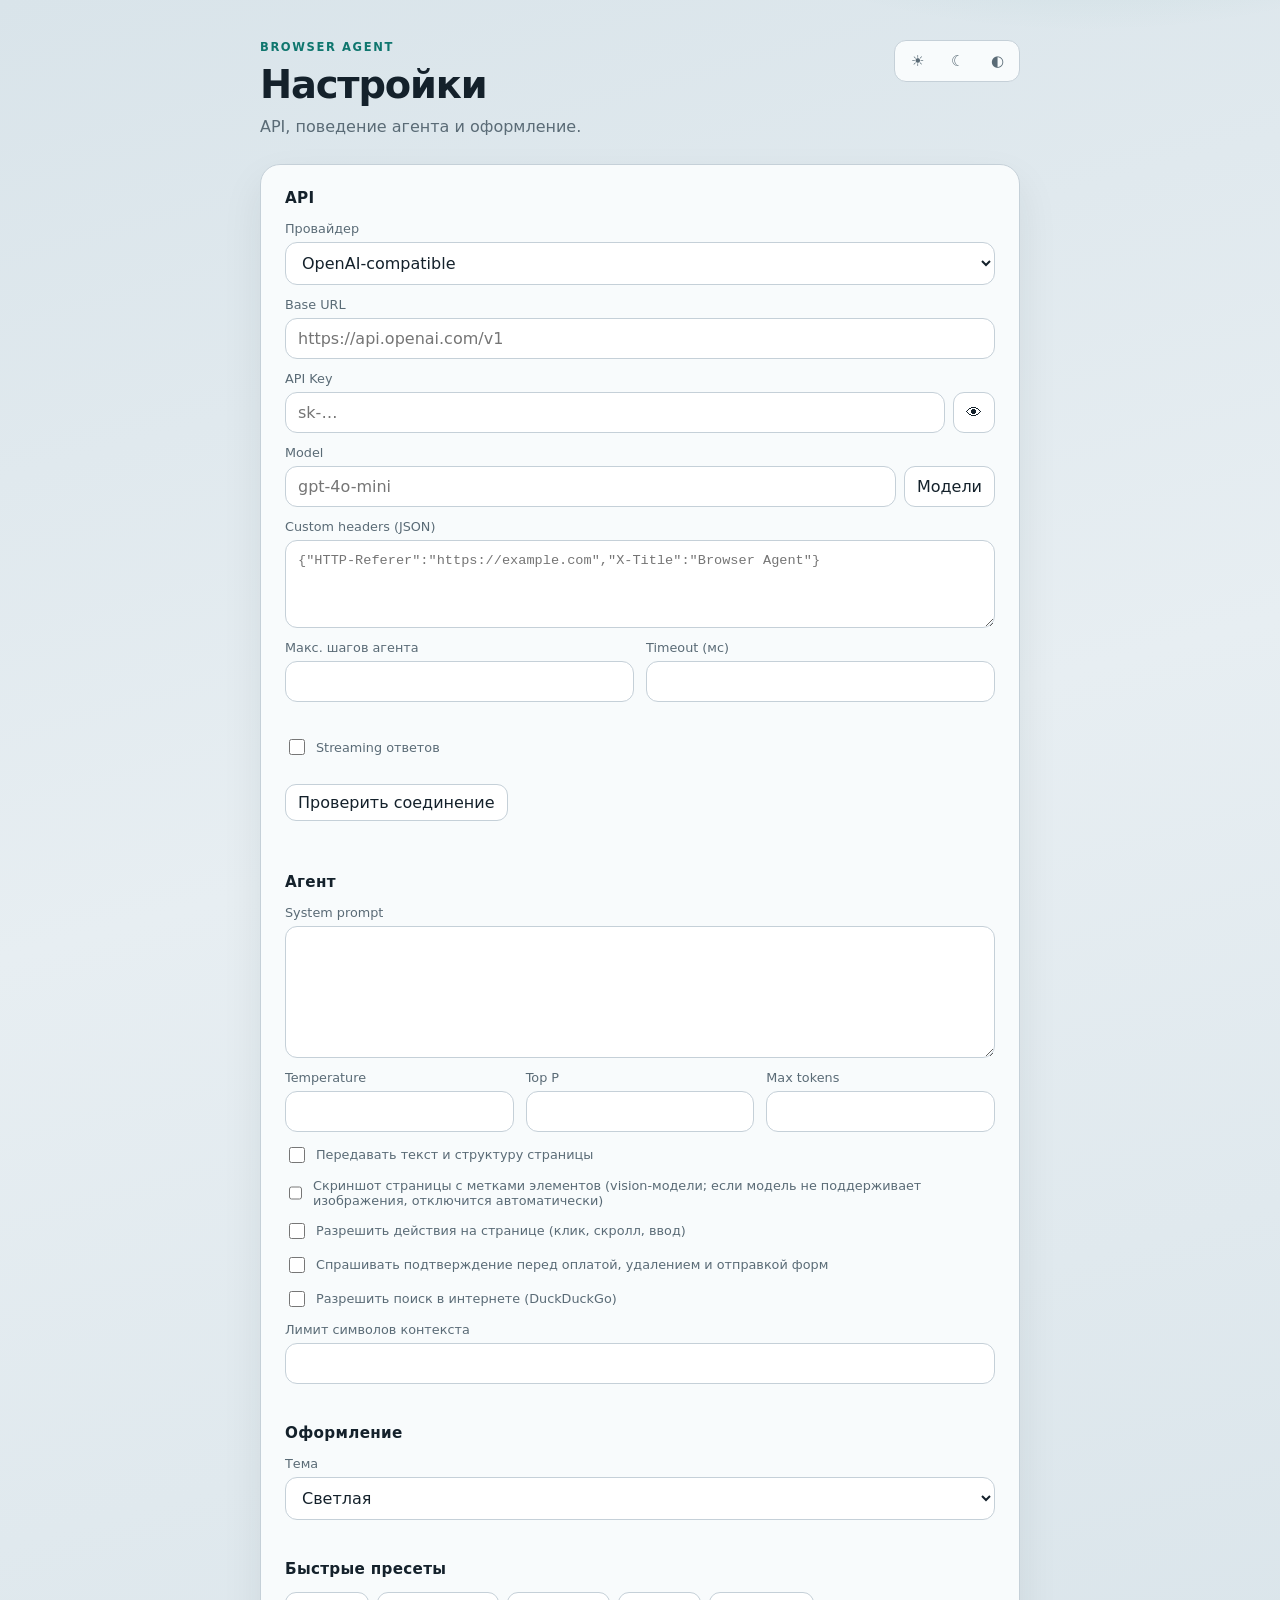
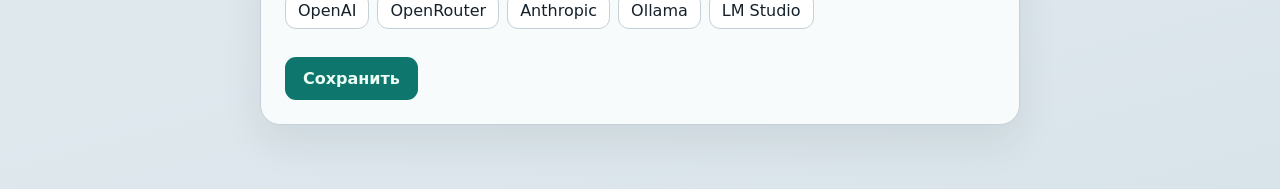
==== options/index.html @ 1c106350 "Browser Agent 0.8.0: Chrome side-panel LLM agent Умный агент в боковой панели Chrome (Manifest V3, б" ====
<!DOCTYPE html>
<html lang="ru" data-theme="light">
<head>
  <meta charset="UTF-8" />
  <meta name="viewport" content="width=device-width, initial-scale=1" />
  <title>Browser Agent — Настройки</title>
  <link rel="stylesheet" href="options.css" />
</head>
<body>
  <div class="wrap">
    <header class="page-header">
      <div>
        <p class="eyebrow">Browser Agent</p>
        <h1>Настройки</h1>
        <p class="lead">API, поведение агента и оформление.</p>
      </div>
      <div class="theme-switch" role="group" aria-label="Тема">
        <button type="button" data-theme-set="light" title="Светлая">☀</button>
        <button type="button" data-theme-set="dark" title="Тёмная">☾</button>
        <button type="button" data-theme-set="system" title="Как в системе">◐</button>
      </div>
    </header>

    <form id="form" class="card">
      <section>
        <h2>API</h2>
        <label>
          <span>Провайдер</span>
          <select id="provider">
            <option value="openai-compatible">OpenAI-compatible</option>
            <option value="anthropic">Anthropic</option>
          </select>
        </label>
        <label>
          <span>Base URL</span>
          <input type="url" id="apiBaseUrl" placeholder="https://api.openai.com/v1" required />
        </label>
        <label>
          <span>API Key</span>
          <div class="input-row">
            <input type="password" id="apiKey" placeholder="sk-…" autocomplete="off" />
            <button type="button" class="ghost" id="btnToggleKey" title="Показать ключ">👁</button>
          </div>
        </label>
        <label>
          <span>Model</span>
          <div class="input-row">
            <input type="text" id="model" list="modelList" placeholder="gpt-4o-mini" required />
            <button type="button" class="ghost" id="btnModels">Модели</button>
          </div>
          <datalist id="modelList"></datalist>
        </label>
        <label>
          <span>Custom headers (JSON)</span>
          <textarea id="customHeaders" rows="3" placeholder='{"HTTP-Referer":"https://example.com","X-Title":"Browser Agent"}'></textarea>
        </label>
        <div class="grid2">
          <label>
            <span>Макс. шагов агента</span>
            <input type="number" id="maxSteps" min="1" max="40" step="1" />
          </label>
          <label>
            <span>Timeout (мс)</span>
            <input type="number" id="timeoutMs" min="5000" max="600000" step="1000" />
          </label>
          <label class="check tight">
            <input type="checkbox" id="stream" />
            <span>Streaming ответов</span>
          </label>
        </div>
        <div class="row">
          <button type="button" class="ghost" id="btnTest">Проверить соединение</button>
        </div>
        <p class="note" id="testStatus"></p>
      </section>

      <section>
        <h2>Агент</h2>
        <label>
          <span>System prompt</span>
          <textarea id="systemPrompt" rows="5"></textarea>
        </label>
        <div class="grid3">
          <label>
            <span>Temperature</span>
            <input type="number" id="temperature" min="0" max="2" step="0.1" />
          </label>
          <label>
            <span>Top P</span>
            <input type="number" id="topP" min="0" max="1" step="0.05" />
          </label>
          <label>
            <span>Max tokens</span>
            <input type="number" id="maxTokens" min="64" max="128000" step="1" />
          </label>
        </div>
        <label class="check">
          <input type="checkbox" id="includePageContext" />
          <span>Передавать текст и структуру страницы</span>
        </label>
        <label class="check">
          <input type="checkbox" id="includeScreenshot" />
          <span>Скриншот страницы с метками элементов (vision-модели; если модель не поддерживает изображения, отключится автоматически)</span>
        </label>
        <label class="check">
          <input type="checkbox" id="enableActions" />
          <span>Разрешить действия на странице (клик, скролл, ввод)</span>
        </label>
        <label class="check">
          <input type="checkbox" id="confirmRiskyActions" />
          <span>Спрашивать подтверждение перед оплатой, удалением и отправкой форм</span>
        </label>
        <label class="check">
          <input type="checkbox" id="enableWebSearch" />
          <span>Разрешить поиск в интернете (DuckDuckGo)</span>
        </label>
        <label>
          <span>Лимит символов контекста</span>
          <input type="number" id="maxContextChars" min="500" max="100000" step="500" />
        </label>
      </section>

      <section>
        <h2>Оформление</h2>
        <label>
          <span>Тема</span>
          <select id="theme">
            <option value="light">Светлая</option>
            <option value="dark">Тёмная</option>
            <option value="system">Как в системе</option>
          </select>
        </label>
      </section>

      <section class="presets">
        <h2>Быстрые пресеты</h2>
        <div class="preset-row">
          <button type="button" data-preset="openai">OpenAI</button>
          <button type="button" data-preset="openrouter">OpenRouter</button>
          <button type="button" data-preset="anthropic">Anthropic</button>
          <button type="button" data-preset="ollama">Ollama</button>
          <button type="button" data-preset="lmstudio">LM Studio</button>
        </div>
      </section>

      <div class="actions">
        <button type="submit" class="primary">Сохранить</button>
        <p class="save-status" id="saveStatus"></p>
      </div>
    </form>
  </div>
  <script type="module" src="options.js"></script>
</body>
</html>
---- options/options.css ----
:root,
[data-theme="light"] {
  --bg: #e7eef2;
  --bg2: #d9e4ea;
  --ink: #14212b;
  --muted: #5a6b76;
  --line: #c5d0d8;
  --accent: #0f766e;
  --accent-ink: #ecfdf5;
  --card: #f8fbfc;
  --input: #ffffff;
  --shadow: 0 18px 40px rgba(20, 33, 43, 0.08);
  --danger: #b42318;
  --glow: rgba(15, 118, 110, 0.18);
  --font: "Segoe UI", "Helvetica Neue", system-ui, sans-serif;
}

[data-theme="dark"] {
  --bg: #0f161c;
  --bg2: #0b1217;
  --ink: #e7eef2;
  --muted: #9aadb8;
  --line: #2a3a45;
  --accent: #2dd4bf;
  --accent-ink: #042f2e;
  --card: #172229;
  --input: #10181e;
  --shadow: 0 18px 40px rgba(0, 0, 0, 0.35);
  --danger: #f97066;
  --glow: rgba(45, 212, 191, 0.14);
}

* { box-sizing: border-box; }

body {
  margin: 0;
  min-height: 100vh;
  font-family: var(--font);
  color: var(--ink);
  background:
    radial-gradient(900px 420px at 85% -10%, var(--glow), transparent 50%),
    linear-gradient(165deg, var(--bg2), var(--bg) 45%, var(--bg2));
  transition: background 0.25s, color 0.25s;
}

.wrap {
  width: min(760px, calc(100% - 32px));
  margin: 0 auto;
  padding: 40px 0 64px;
}

.page-header {
  display: flex;
  justify-content: space-between;
  gap: 16px;
  align-items: flex-start;
  margin-bottom: 28px;
  animation: rise 0.4s ease both;
}

.eyebrow {
  margin: 0 0 8px;
  text-transform: uppercase;
  letter-spacing: 0.14em;
  font-size: 0.72rem;
  color: var(--accent);
  font-weight: 700;
}

h1 {
  margin: 0;
  font-size: clamp(1.8rem, 4vw, 2.4rem);
  letter-spacing: -0.03em;
}

.lead {
  margin: 10px 0 0;
  color: var(--muted);
  max-width: 42ch;
}

.theme-switch {
  display: inline-flex;
  gap: 4px;
  padding: 4px;
  border: 1px solid var(--line);
  border-radius: 12px;
  background: var(--card);
}

.theme-switch button {
  width: 36px;
  height: 32px;
  border: 0;
  border-radius: 8px;
  background: transparent;
  color: var(--muted);
  cursor: pointer;
  font-size: 0.95rem;
}

.theme-switch button.active,
.theme-switch button:hover {
  background: var(--input);
  color: var(--ink);
}

.card {
  background: var(--card);
  border: 1px solid var(--line);
  border-radius: 20px;
  padding: 24px;
  box-shadow: var(--shadow);
  display: grid;
  gap: 28px;
  animation: rise 0.5s ease 0.05s both;
}

section h2 {
  margin: 0 0 14px;
  font-size: 0.95rem;
  letter-spacing: 0.02em;
}

label {
  display: grid;
  gap: 6px;
  margin-bottom: 12px;
}

label > span {
  font-size: 0.8rem;
  color: var(--muted);
}

input[type="text"],
input[type="url"],
input[type="password"],
input[type="number"],
textarea,
select {
  width: 100%;
  border: 1px solid var(--line);
  border-radius: 12px;
  padding: 10px 12px;
  font: inherit;
  background: var(--input);
  color: var(--ink);
  outline: none;
  transition: border-color 0.15s, box-shadow 0.15s;
}

input:focus,
textarea:focus,
select:focus {
  border-color: var(--accent);
  box-shadow: 0 0 0 3px color-mix(in srgb, var(--accent) 25%, transparent);
}

textarea {
  resize: vertical;
  min-height: 88px;
  line-height: 1.45;
  font-family: ui-monospace, "Cascadia Code", monospace;
  font-size: 0.85rem;
}

#systemPrompt {
  font-family: var(--font);
  font-size: 0.95rem;
}

.input-row {
  display: grid;
  grid-template-columns: 1fr auto;
  gap: 8px;
}

.grid2 {
  display: grid;
  grid-template-columns: 1fr 1fr;
  gap: 12px;
}

.grid3 {
  display: grid;
  grid-template-columns: 1fr 1fr 1fr;
  gap: 12px;
}

.row {
  display: flex;
  flex-wrap: wrap;
  align-items: center;
  gap: 10px;
  margin-top: 4px;
}

.check {
  display: flex;
  align-items: center;
  gap: 8px;
  grid-template-columns: none;
  margin-bottom: 12px;
}

.check.tight {
  align-self: end;
  margin-bottom: 12px;
  min-height: 42px;
}

.check input {
  width: 16px;
  height: 16px;
  accent-color: var(--accent);
}

.note,
.save-status {
  min-height: 1.2em;
  margin: 8px 0 0;
  font-size: 0.82rem;
  color: var(--muted);
}

.note.ok,
.save-status.ok { color: var(--accent); }
.note.err { color: var(--danger); }

.preset-row {
  display: flex;
  flex-wrap: wrap;
  gap: 8px;
}

.preset-row button,
.ghost,
.primary {
  border-radius: 11px;
  font: inherit;
  cursor: pointer;
  transition: transform 0.15s, filter 0.15s, background 0.15s;
}

.preset-row button,
.ghost {
  border: 1px solid var(--line);
  background: var(--input);
  color: var(--ink);
  padding: 8px 12px;
}

.preset-row button:hover,
.ghost:hover {
  border-color: var(--accent);
  transform: translateY(-1px);
}

.primary {
  border: 0;
  background: var(--accent);
  color: var(--accent-ink);
  padding: 12px 18px;
  font-weight: 600;
}

.primary:hover {
  filter: brightness(1.06);
  transform: translateY(-1px);
}

.actions {
  display: flex;
  align-items: center;
  gap: 14px;
}

@keyframes rise {
  from { opacity: 0; transform: translateY(8px); }
  to { opacity: 1; transform: none; }
}

@media (max-width: 640px) {
  .grid2, .grid3 { grid-template-columns: 1fr; }
  .page-header { flex-direction: column; }
}
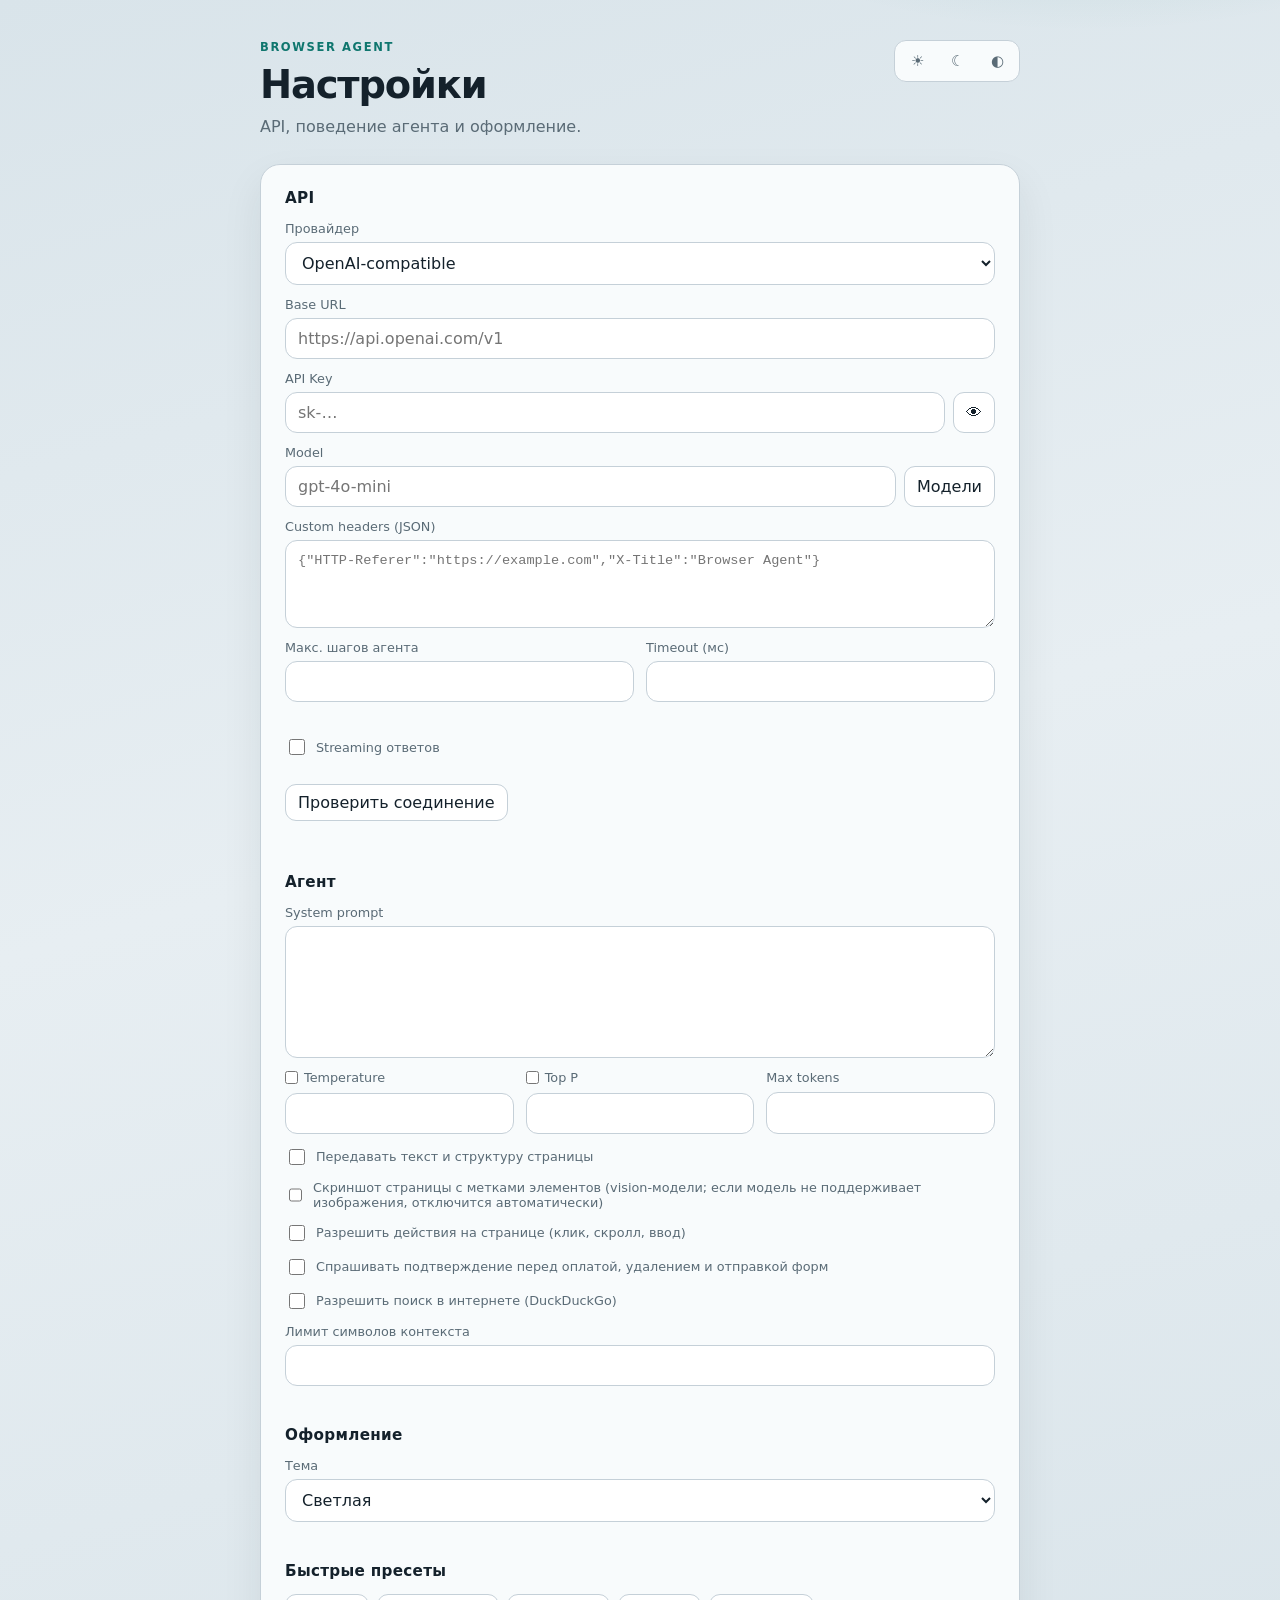
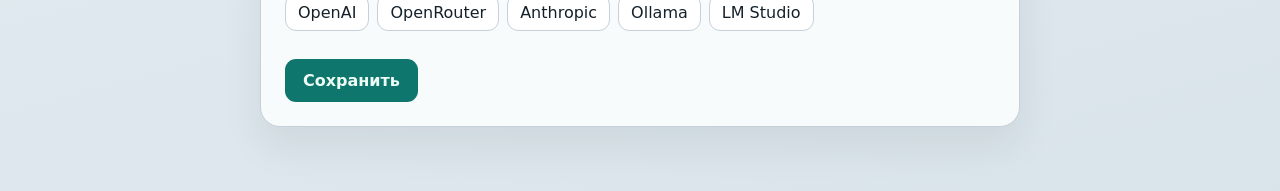
==== commit 7f543fd8: "Галочки включения temperature и top_p (0.9.1) - Настройки sendTemperature / sendTopP (по умолчанию в" ====
--- a/options/index.html
+++ b/options/index.html
@@ -82,11 +82,21 @@
         </label>
         <div class="grid3">
           <label>
-            <span>Temperature</span>
+            <span class="param-head">
+              <span class="param-toggle">
+                <input type="checkbox" id="sendTemperature" />
+                Temperature
+              </span>
+            </span>
             <input type="number" id="temperature" min="0" max="2" step="0.1" />
           </label>
           <label>
-            <span>Top P</span>
+            <span class="param-head">
+              <span class="param-toggle">
+                <input type="checkbox" id="sendTopP" />
+                Top P
+              </span>
+            </span>
             <input type="number" id="topP" min="0" max="1" step="0.05" />
           </label>
           <label>
--- a/options/options.css
+++ b/options/options.css
@@ -133,6 +133,18 @@
   color: var(--muted);
 }
 
+.param-toggle {
+  display: inline-flex;
+  align-items: center;
+  gap: 6px;
+  cursor: pointer;
+}
+
+.param-toggle input {
+  margin: 0;
+  cursor: pointer;
+}
+
 input[type="text"],
 input[type="url"],
 input[type="password"],
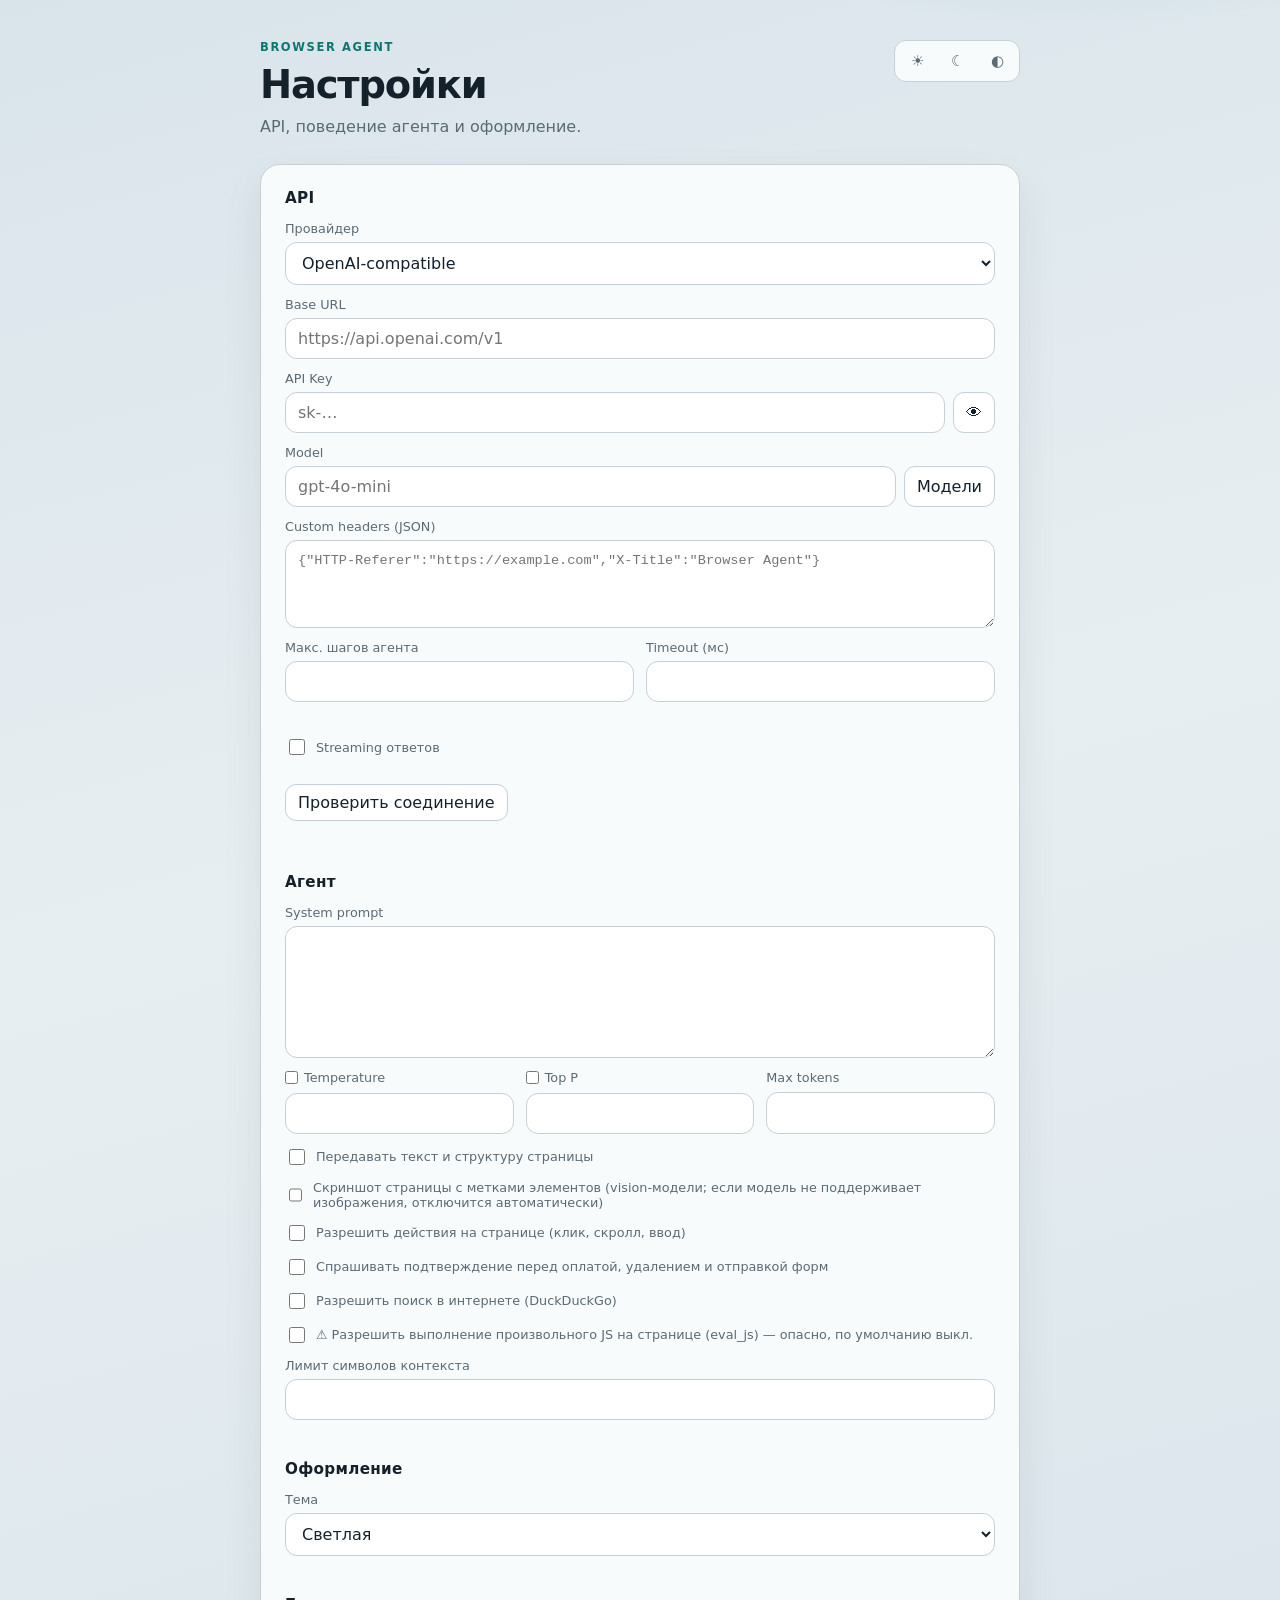
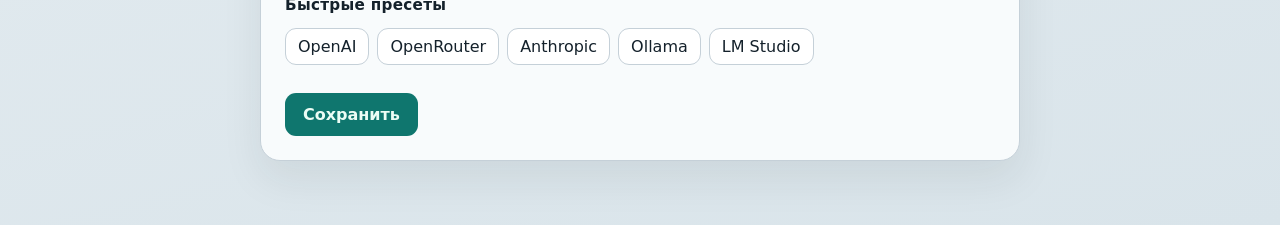
==== commit d8b2d89c: "Инструмент eval_js: выполнение JS на странице, по умолчанию выключен (0.11.0) - Настройка enableEval" ====
--- a/options/index.html
+++ b/options/index.html
@@ -124,6 +124,10 @@
           <input type="checkbox" id="enableWebSearch" />
           <span>Разрешить поиск в интернете (DuckDuckGo)</span>
         </label>
+        <label class="check">
+          <input type="checkbox" id="enableEvalJs" />
+          <span>⚠️ Разрешить выполнение произвольного JS на странице (eval_js) — опасно, по умолчанию выкл.</span>
+        </label>
         <label>
           <span>Лимит символов контекста</span>
           <input type="number" id="maxContextChars" min="500" max="100000" step="500" />
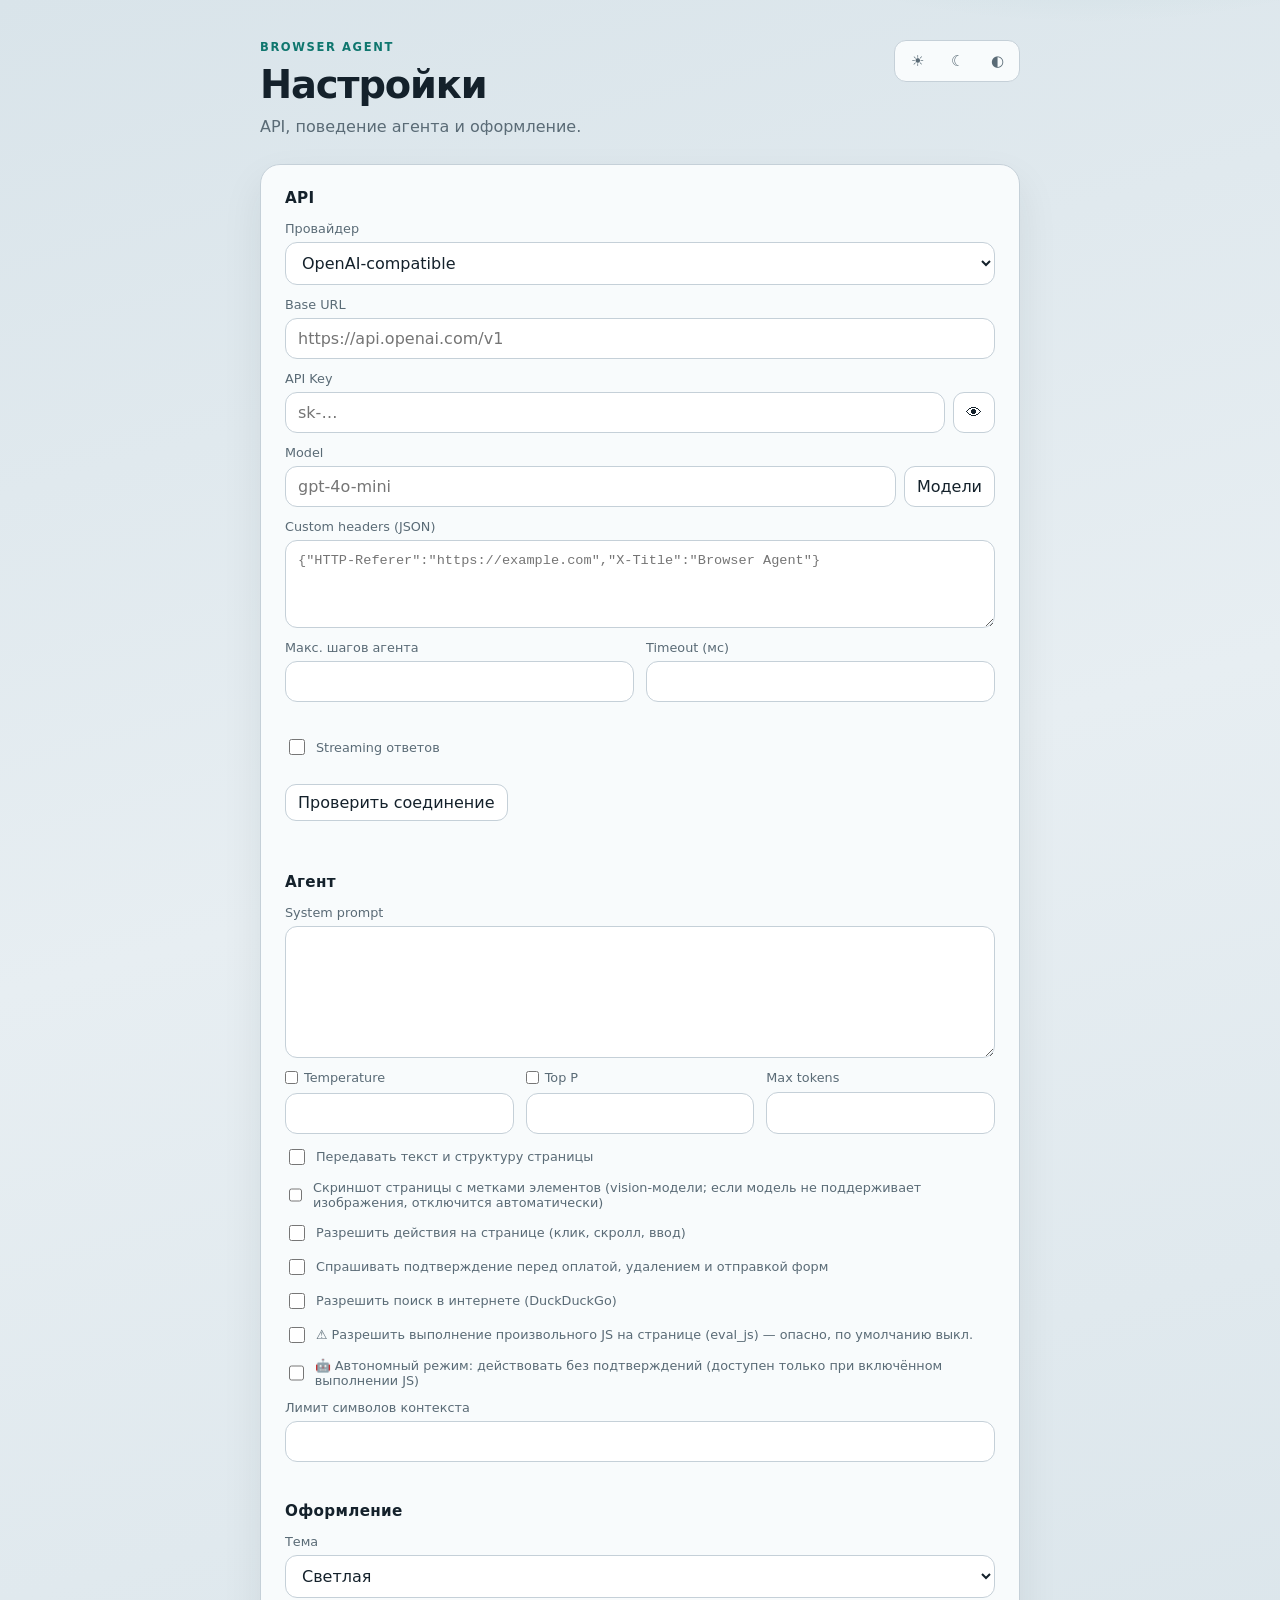
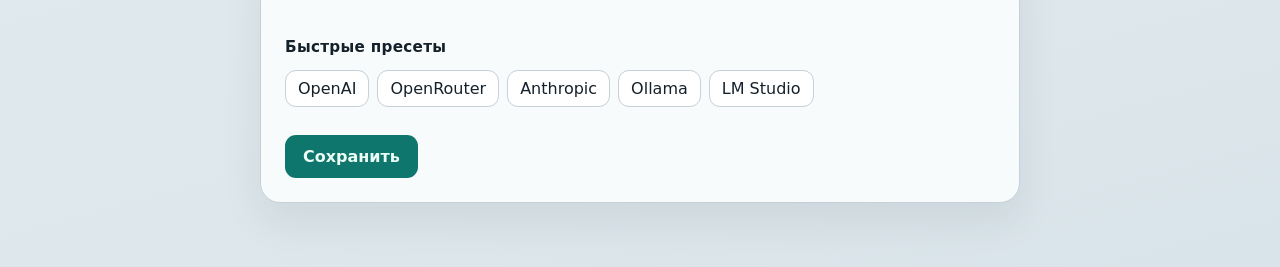
==== commit 3bc2142e: "Автономный режим, лимит шагов до 60, работа с несколькими вкладками (0.13.0) - Автономный режим (aut" ====
--- a/options/index.html
+++ b/options/index.html
@@ -57,7 +57,7 @@
         <div class="grid2">
           <label>
             <span>Макс. шагов агента</span>
-            <input type="number" id="maxSteps" min="1" max="40" step="1" />
+            <input type="number" id="maxSteps" min="1" max="60" step="1" />
           </label>
           <label>
             <span>Timeout (мс)</span>
@@ -128,6 +128,10 @@
           <input type="checkbox" id="enableEvalJs" />
           <span>⚠️ Разрешить выполнение произвольного JS на странице (eval_js) — опасно, по умолчанию выкл.</span>
         </label>
+        <label class="check">
+          <input type="checkbox" id="autonomousMode" />
+          <span>🤖 Автономный режим: действовать без подтверждений (доступен только при включённом выполнении JS)</span>
+        </label>
         <label>
           <span>Лимит символов контекста</span>
           <input type="number" id="maxContextChars" min="500" max="100000" step="500" />
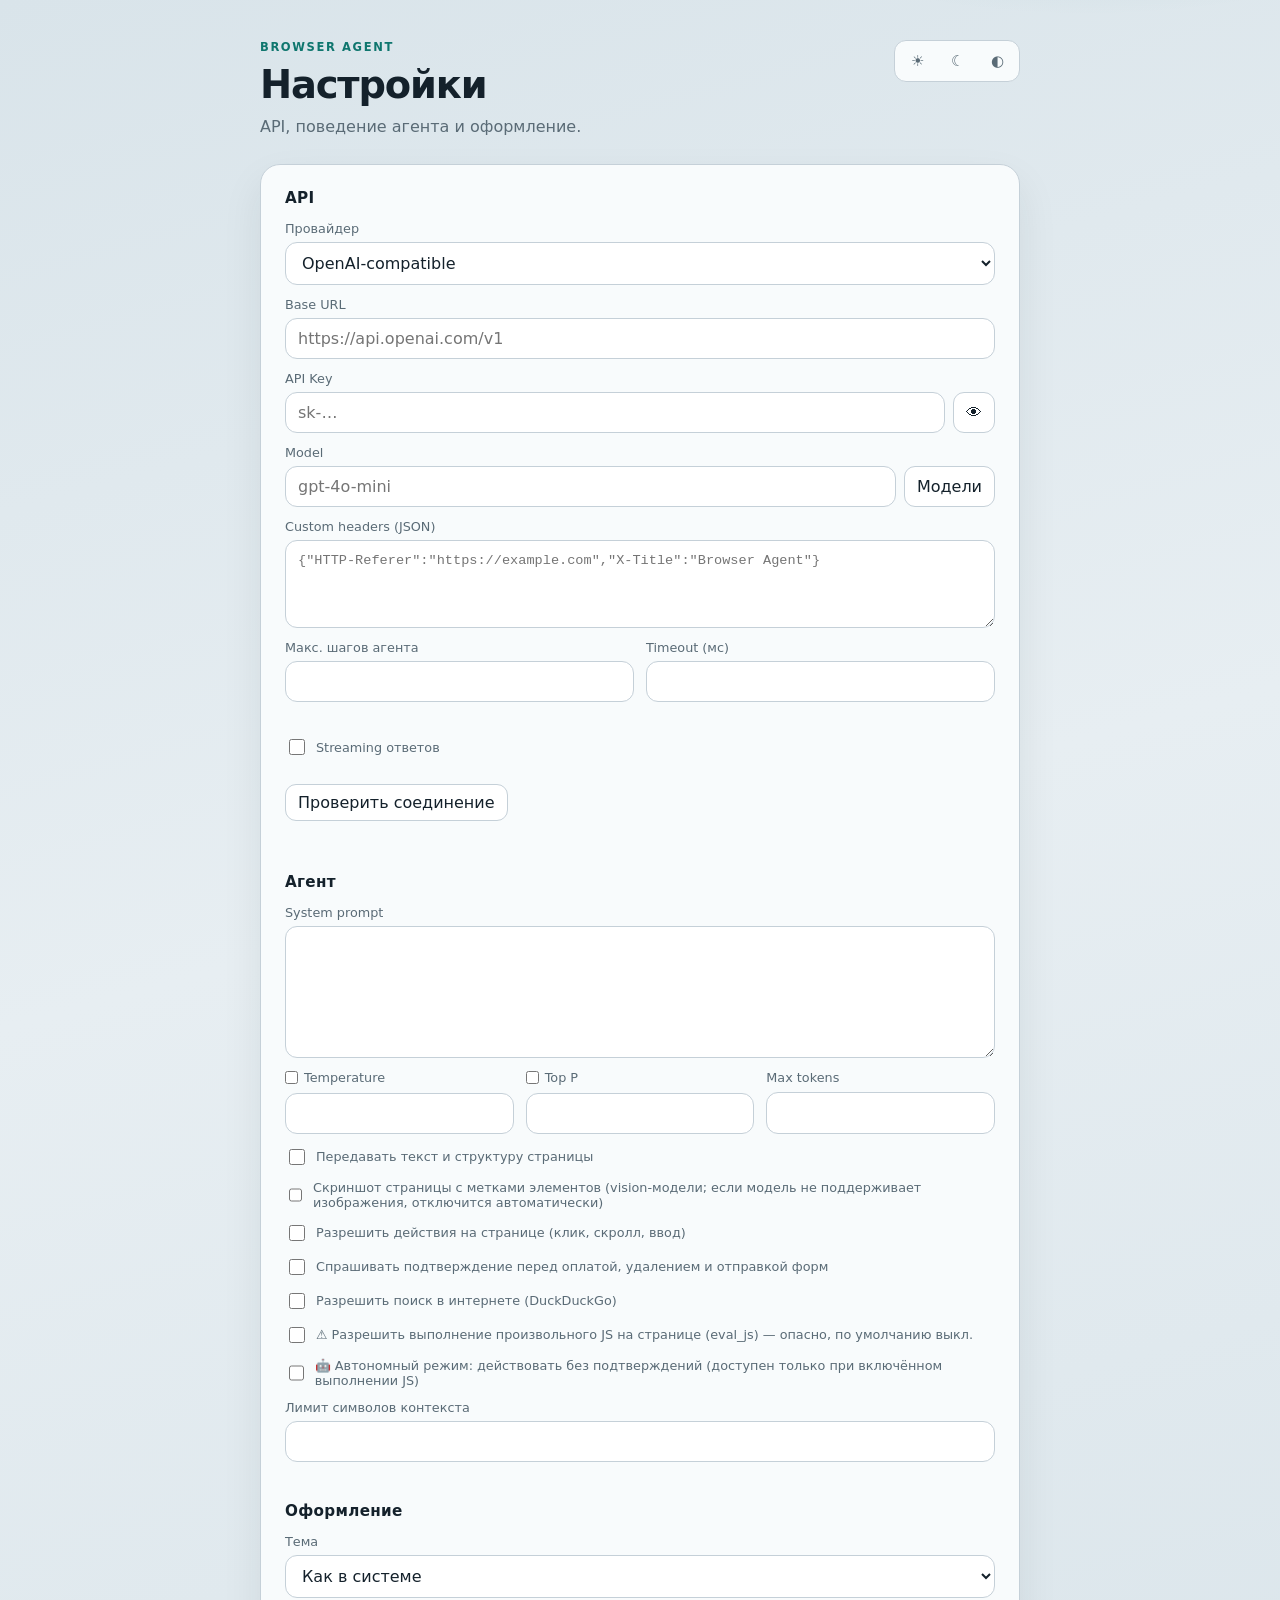
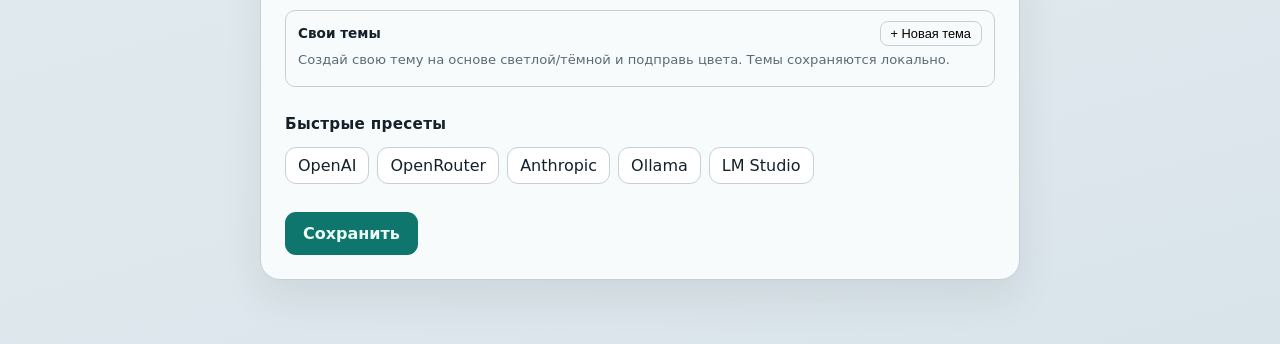
==== commit ff9af80e: "Каркас под пользовательские темы чата (0.15.0) - lib/themes.js: реестр тем — встроенные light/dark +" ====
--- a/options/index.html
+++ b/options/index.html
@@ -143,11 +143,24 @@
         <label>
           <span>Тема</span>
           <select id="theme">
+            <option value="system">Как в системе</option>
             <option value="light">Светлая</option>
             <option value="dark">Тёмная</option>
-            <option value="system">Как в системе</option>
           </select>
         </label>
+
+        <!-- Каркас под пользовательские темы. Движок применения тем готов;
+             редактор цветов — заготовка (можно расширять в lib/themes.js). -->
+        <div class="theme-editor" id="themeEditor">
+          <div class="theme-editor-head">
+            <span>Свои темы</span>
+            <button type="button" id="btnNewTheme" title="Создать тему на основе текущей">+ Новая тема</button>
+          </div>
+          <p class="note theme-editor-note" id="themeEditorNote">
+            Создай свою тему на основе светлой/тёмной и подправь цвета. Темы сохраняются локально.
+          </p>
+          <div class="theme-editor-list" id="customThemeList"></div>
+        </div>
       </section>
 
       <section class="presets">
--- a/options/options.css
+++ b/options/options.css
@@ -297,3 +297,65 @@
   .grid2, .grid3 { grid-template-columns: 1fr; }
   .page-header { flex-direction: column; }
 }
+
+/* Каркас редактора тем */
+.theme-editor {
+  margin-top: 12px;
+  padding: 10px 12px;
+  border: 1px solid var(--line, #c5d0d8);
+  border-radius: 10px;
+}
+
+.theme-editor-head {
+  display: flex;
+  align-items: center;
+  justify-content: space-between;
+  font-size: 0.85rem;
+  font-weight: 600;
+}
+
+#btnNewTheme {
+  border: 1px solid var(--line, #c5d0d8);
+  background: transparent;
+  border-radius: 8px;
+  padding: 4px 10px;
+  cursor: pointer;
+  font-size: 0.8rem;
+}
+
+#btnNewTheme:hover {
+  border-color: var(--accent, #0f766e);
+  color: var(--accent, #0f766e);
+}
+
+.theme-editor-note {
+  margin: 6px 0 8px;
+}
+
+.theme-editor-list {
+  display: flex;
+  flex-direction: column;
+  gap: 6px;
+}
+
+.theme-editor-list:empty {
+  display: none;
+}
+
+.theme-row {
+  display: flex;
+  align-items: center;
+  justify-content: space-between;
+  gap: 8px;
+  font-size: 0.82rem;
+}
+
+.theme-row button {
+  border: 1px solid var(--danger-line, #fecdca);
+  background: var(--danger-bg, #fef3f2);
+  color: var(--danger, #b42318);
+  border-radius: 7px;
+  padding: 3px 8px;
+  cursor: pointer;
+  font-size: 0.75rem;
+}
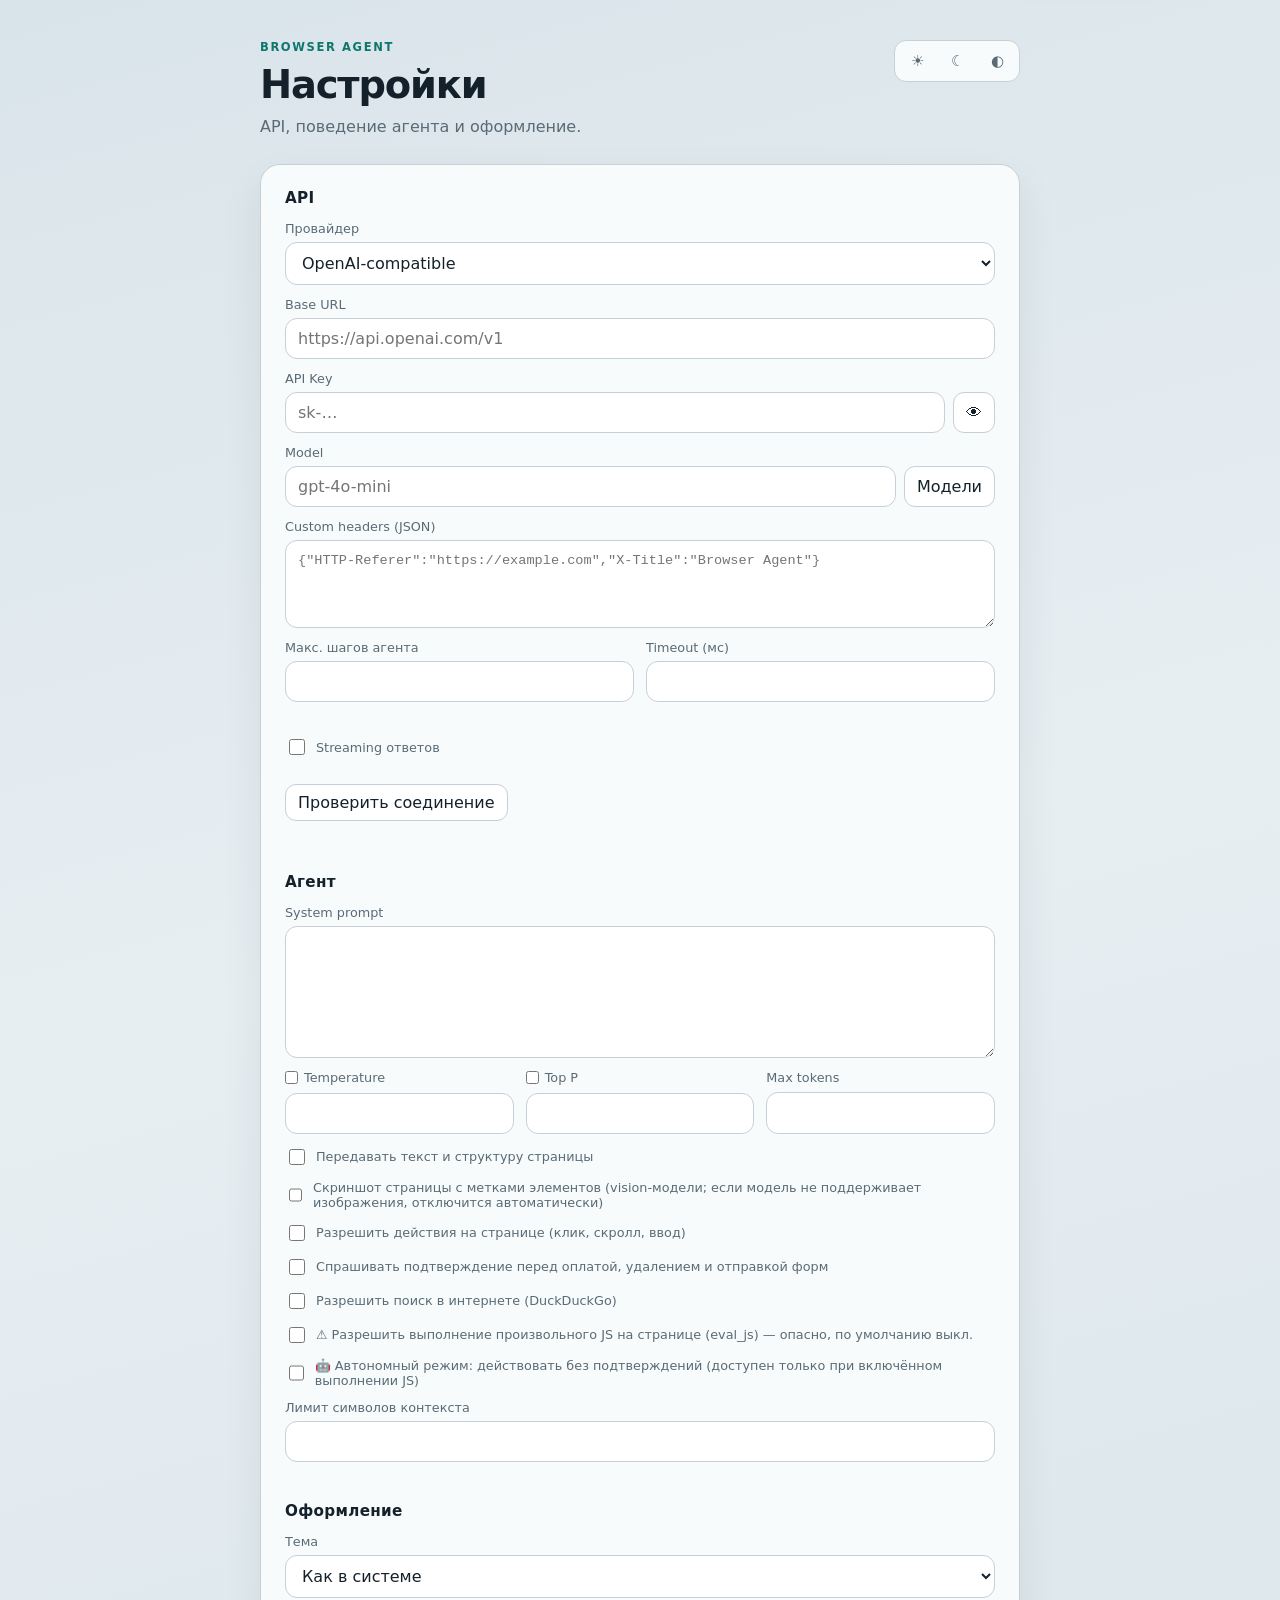
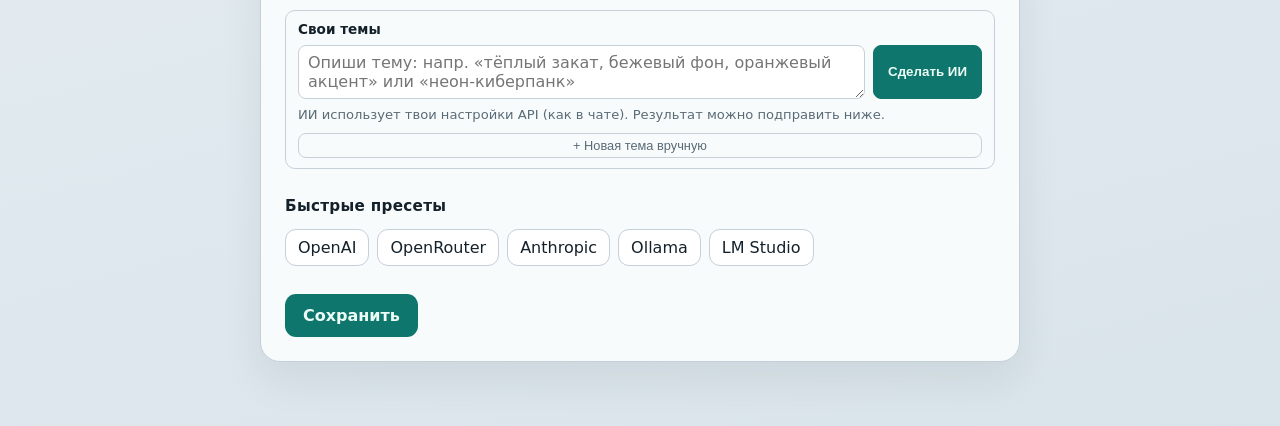
==== commit a1e10d4e: "Создание своих тем: ИИ-генерация + ручная правка (0.16.0) - lib/themegen.js: generateTheme(idea, api" ====
--- a/options/index.html
+++ b/options/index.html
@@ -149,16 +149,42 @@
           </select>
         </label>
 
-        <!-- Каркас под пользовательские темы. Движок применения тем готов;
-             редактор цветов — заготовка (можно расширять в lib/themes.js). -->
         <div class="theme-editor" id="themeEditor">
           <div class="theme-editor-head">
             <span>Свои темы</span>
-            <button type="button" id="btnNewTheme" title="Создать тему на основе текущей">+ Новая тема</button>
-          </div>
-          <p class="note theme-editor-note" id="themeEditorNote">
-            Создай свою тему на основе светлой/тёмной и подправь цвета. Темы сохраняются локально.
-          </p>
+          </div>
+
+          <!-- Генерация темы ИИ: описал словами → кнопка → заполнит поля -->
+          <div class="theme-ai">
+            <textarea id="themeIdea" rows="2" placeholder="Опиши тему: напр. «тёплый закат, бежевый фон, оранжевый акцент» или «неон-киберпанк»"></textarea>
+            <button type="button" id="btnThemeAi" title="Сгенерировать тему ИИ">Сделать ИИ</button>
+          </div>
+          <p class="note" id="themeAiNote">ИИ использует твои настройки API (как в чате). Результат можно подправить ниже.</p>
+
+          <!-- Поля темы: заполняются ИИ или вручную -->
+          <div class="theme-form" id="themeForm" hidden>
+            <div class="theme-form-row">
+              <label class="theme-name">
+                <span>Название</span>
+                <input type="text" id="themeName" placeholder="Моя тема" />
+              </label>
+              <label class="theme-base">
+                <span>База</span>
+                <select id="themeBase">
+                  <option value="light">Светлая</option>
+                  <option value="dark">Тёмная</option>
+                </select>
+              </label>
+            </div>
+            <div class="theme-colors" id="themeColors"></div>
+            <div class="theme-form-actions">
+              <button type="button" id="btnThemePreview">Предпросмотр</button>
+              <button type="button" id="btnThemeSave" class="primary">Сохранить тему</button>
+              <button type="button" id="btnThemeCancel">Отмена</button>
+            </div>
+          </div>
+
+          <button type="button" id="btnNewTheme" class="theme-new-btn" title="Создать тему вручную">+ Новая тема вручную</button>
           <div class="theme-editor-list" id="customThemeList"></div>
         </div>
       </section>
--- a/options/options.css
+++ b/options/options.css
@@ -359,3 +359,143 @@
   cursor: pointer;
   font-size: 0.75rem;
 }
+
+/* Редактор тем: ИИ + ручная правка */
+.theme-ai {
+  display: flex;
+  gap: 8px;
+  align-items: stretch;
+  margin-top: 8px;
+}
+
+.theme-ai textarea {
+  flex: 1;
+  resize: vertical;
+  min-height: 38px;
+  font: inherit;
+  padding: 7px 9px;
+  border: 1px solid var(--line, #c5d0d8);
+  border-radius: 8px;
+  background: var(--input-bg, #fff);
+  color: var(--ink, #14212b);
+}
+
+#btnThemeAi {
+  flex: 0 0 auto;
+  border: 1px solid var(--accent, #0f766e);
+  background: var(--accent, #0f766e);
+  color: var(--accent-ink, #ecfdf5);
+  border-radius: 8px;
+  padding: 0 14px;
+  cursor: pointer;
+  font-weight: 600;
+}
+
+#btnThemeAi:disabled {
+  opacity: 0.6;
+  cursor: default;
+}
+
+.theme-form {
+  margin-top: 10px;
+  padding: 10px;
+  border: 1px solid var(--line, #c5d0d8);
+  border-radius: 10px;
+}
+
+.theme-form-row {
+  display: flex;
+  gap: 10px;
+  margin-bottom: 10px;
+}
+
+.theme-form-row .theme-name {
+  flex: 1;
+}
+
+.theme-colors {
+  display: grid;
+  grid-template-columns: 1fr 1fr;
+  gap: 6px 12px;
+  max-height: 260px;
+  overflow-y: auto;
+  padding-right: 4px;
+}
+
+.theme-color-row {
+  display: grid;
+  grid-template-columns: 1fr auto 1.4fr;
+  align-items: center;
+  gap: 6px;
+  font-size: 0.74rem;
+}
+
+.theme-color-row span {
+  color: var(--muted, #5a6b76);
+  font-family: var(--mono, monospace);
+  overflow: hidden;
+  text-overflow: ellipsis;
+}
+
+.theme-color-row input[type="color"] {
+  width: 28px;
+  height: 24px;
+  padding: 0;
+  border: 1px solid var(--line, #c5d0d8);
+  border-radius: 6px;
+  background: none;
+  cursor: pointer;
+}
+
+.theme-color-row input[type="text"] {
+  width: 100%;
+  font: 0.75rem var(--mono, monospace);
+  padding: 4px 6px;
+  border: 1px solid var(--line, #c5d0d8);
+  border-radius: 6px;
+  background: var(--input-bg, #fff);
+  color: var(--ink, #14212b);
+}
+
+.theme-form-actions {
+  display: flex;
+  gap: 8px;
+  margin-top: 10px;
+}
+
+.theme-form-actions button {
+  border: 1px solid var(--line, #c5d0d8);
+  background: transparent;
+  color: var(--ink, #14212b);
+  border-radius: 8px;
+  padding: 6px 12px;
+  cursor: pointer;
+}
+
+.theme-form-actions .primary {
+  border-color: var(--accent, #0f766e);
+  background: var(--accent, #0f766e);
+  color: var(--accent-ink, #ecfdf5);
+  font-weight: 600;
+}
+
+.theme-new-btn {
+  margin-top: 10px;
+  border: 1px dashed var(--line, #c5d0d8);
+  background: transparent;
+  color: var(--muted, #5a6b76);
+  border-radius: 8px;
+  padding: 6px 12px;
+  cursor: pointer;
+  width: 100%;
+}
+
+.theme-row .theme-del {
+  border-color: var(--danger-line, #fecdca);
+  background: var(--danger-bg, #fef3f2);
+  color: var(--danger, #b42318);
+}
+
+@media (max-width: 560px) {
+  .theme-colors { grid-template-columns: 1fr; }
+}
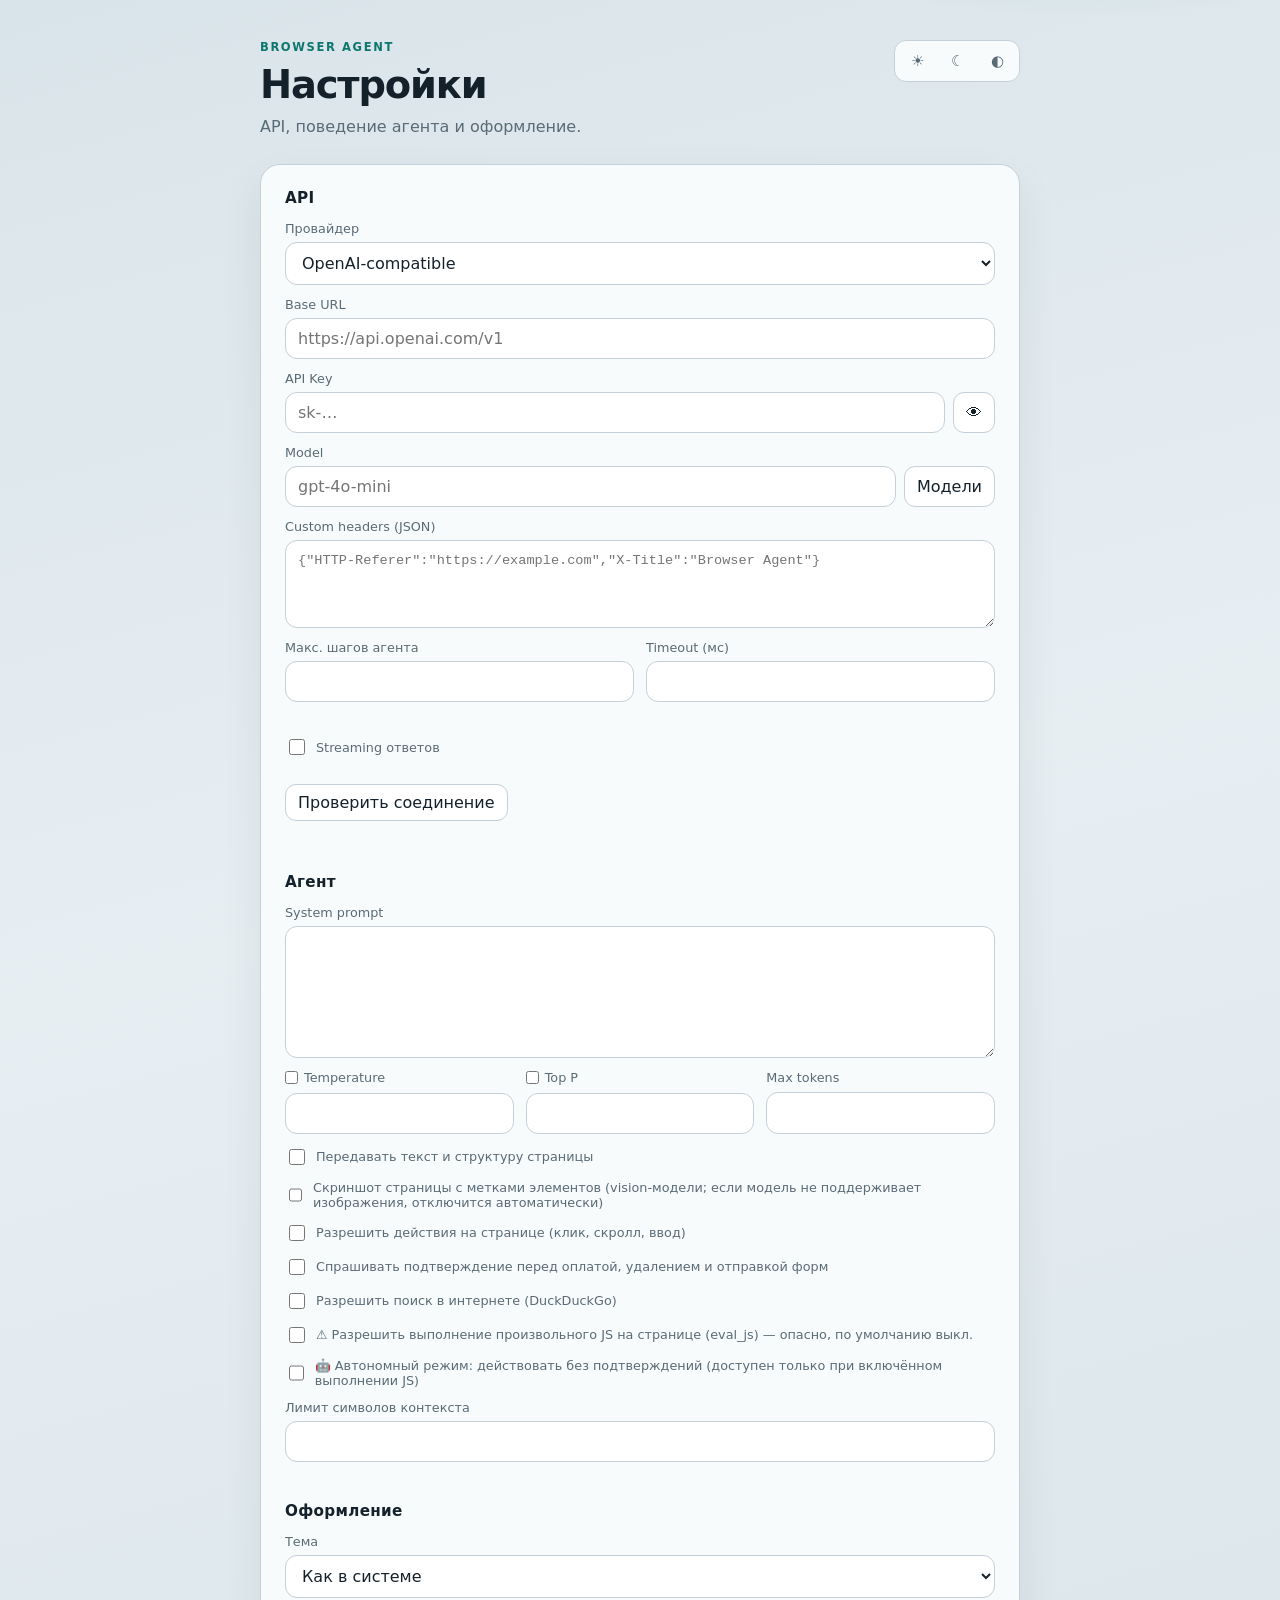
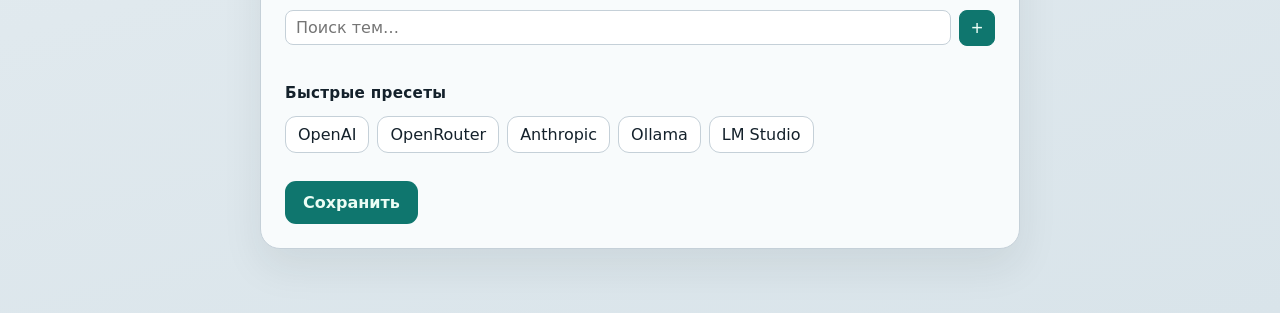
==== commit 6dafd554: "Менеджер тем: поиск + список + форма по кнопке + (0.16.1) - options: блок тем переделан в менеджер —" ====
--- a/options/index.html
+++ b/options/index.html
@@ -149,20 +149,31 @@
           </select>
         </label>
 
-        <div class="theme-editor" id="themeEditor">
-          <div class="theme-editor-head">
-            <span>Свои темы</span>
-          </div>
-
-          <!-- Генерация темы ИИ: описал словами → кнопка → заполнит поля -->
-          <div class="theme-ai">
-            <textarea id="themeIdea" rows="2" placeholder="Опиши тему: напр. «тёплый закат, бежевый фон, оранжевый акцент» или «неон-киберпанк»"></textarea>
-            <button type="button" id="btnThemeAi" title="Сгенерировать тему ИИ">Сделать ИИ</button>
-          </div>
-          <p class="note" id="themeAiNote">ИИ использует твои настройки API (как в чате). Результат можно подправить ниже.</p>
-
-          <!-- Поля темы: заполняются ИИ или вручную -->
+        <div class="theme-manager" id="themeManager">
+          <!-- Верх: поиск слева, кнопка добавления справа -->
+          <div class="theme-manager-top">
+            <input type="search" id="themeSearch" placeholder="Поиск тем…" autocomplete="off" />
+            <button type="button" id="btnNewTheme" class="theme-add" title="Добавить тему" aria-label="Добавить тему">+</button>
+          </div>
+
+          <!-- Низ: список тем (название слева, кнопки справа) -->
+          <div class="theme-list" id="customThemeList"></div>
+
+          <!-- Форма создания/редактирования: открывается по «+» или «Изменить» -->
           <div class="theme-form" id="themeForm" hidden>
+            <div class="theme-form-head">
+              <span id="themeFormTitle">Новая тема</span>
+              <button type="button" id="btnThemeCancel" class="theme-form-close" aria-label="Закрыть">✕</button>
+            </div>
+
+            <!-- Способ 1: ИИ по описанию -->
+            <div class="theme-ai">
+              <textarea id="themeIdea" rows="2" placeholder="Опиши тему: напр. «тёплый закат, бежевый фон, оранжевый акцент» или «неон-киберпанк»"></textarea>
+              <button type="button" id="btnThemeAi" title="Сгенерировать тему ИИ">Сделать ИИ</button>
+            </div>
+            <p class="note" id="themeAiNote">ИИ использует твои настройки API (как в чате). Либо задай цвета вручную ниже.</p>
+
+            <!-- Способ 2: вручную -->
             <div class="theme-form-row">
               <label class="theme-name">
                 <span>Название</span>
@@ -180,12 +191,8 @@
             <div class="theme-form-actions">
               <button type="button" id="btnThemePreview">Предпросмотр</button>
               <button type="button" id="btnThemeSave" class="primary">Сохранить тему</button>
-              <button type="button" id="btnThemeCancel">Отмена</button>
-            </div>
-          </div>
-
-          <button type="button" id="btnNewTheme" class="theme-new-btn" title="Создать тему вручную">+ Новая тема вручную</button>
-          <div class="theme-editor-list" id="customThemeList"></div>
+            </div>
+          </div>
         </div>
       </section>
 
--- a/options/options.css
+++ b/options/options.css
@@ -298,66 +298,139 @@
   .page-header { flex-direction: column; }
 }
 
-/* Каркас редактора тем */
-.theme-editor {
+/* Менеджер тем: верх (поиск + «+»), низ (список), форма-панель */
+.theme-manager {
   margin-top: 12px;
-  padding: 10px 12px;
-  border: 1px solid var(--line, #c5d0d8);
-  border-radius: 10px;
-}
-
-.theme-editor-head {
+}
+
+.theme-manager-top {
+  display: flex;
+  gap: 8px;
+  align-items: center;
+}
+
+#themeSearch {
+  flex: 1;
+  font: inherit;
+  padding: 7px 10px;
+  border: 1px solid var(--line, #c5d0d8);
+  border-radius: 8px;
+  background: var(--input-bg, #fff);
+  color: var(--ink, #14212b);
+}
+
+.theme-add {
+  flex: 0 0 auto;
+  width: 36px;
+  height: 36px;
+  font-size: 20px;
+  line-height: 1;
+  border: 1px solid var(--accent, #0f766e);
+  background: var(--accent, #0f766e);
+  color: var(--accent-ink, #ecfdf5);
+  border-radius: 8px;
+  cursor: pointer;
+}
+
+.theme-list {
+  display: flex;
+  flex-direction: column;
+  gap: 4px;
+  margin-top: 10px;
+}
+
+.theme-empty {
+  font-size: 0.82rem;
+  color: var(--muted, #5a6b76);
+  padding: 8px 0;
+}
+
+.theme-row {
   display: flex;
   align-items: center;
   justify-content: space-between;
+  gap: 8px;
+  padding: 7px 10px;
+  border: 1px solid var(--line, #c5d0d8);
+  border-radius: 8px;
   font-size: 0.85rem;
-  font-weight: 600;
-}
-
-#btnNewTheme {
+}
+
+.theme-row.is-active {
+  border-color: var(--accent, #0f766e);
+  box-shadow: inset 0 0 0 1px var(--accent, #0f766e);
+}
+
+.theme-row-name {
+  display: flex;
+  align-items: center;
+  gap: 8px;
+  min-width: 0;
+  overflow: hidden;
+  text-overflow: ellipsis;
+  white-space: nowrap;
+}
+
+.theme-row-tag {
+  font-size: 0.7rem;
+  font-style: normal;
+  color: var(--muted, #5a6b76);
+  border: 1px solid var(--line, #c5d0d8);
+  border-radius: 5px;
+  padding: 0 5px;
+}
+
+.theme-row-actions {
+  display: flex;
+  gap: 4px;
+  flex: 0 0 auto;
+}
+
+.theme-row-btn {
   border: 1px solid var(--line, #c5d0d8);
   background: transparent;
-  border-radius: 8px;
-  padding: 4px 10px;
-  cursor: pointer;
-  font-size: 0.8rem;
-}
-
-#btnNewTheme:hover {
+  color: var(--ink, #14212b);
+  border-radius: 7px;
+  padding: 4px 8px;
+  cursor: pointer;
+  font-size: 0.78rem;
+}
+
+.theme-row-btn:hover:not(:disabled) {
   border-color: var(--accent, #0f766e);
   color: var(--accent, #0f766e);
 }
 
-.theme-editor-note {
-  margin: 6px 0 8px;
-}
-
-.theme-editor-list {
-  display: flex;
-  flex-direction: column;
-  gap: 6px;
-}
-
-.theme-editor-list:empty {
-  display: none;
-}
-
-.theme-row {
+.theme-row-btn:disabled {
+  opacity: 0.55;
+  cursor: default;
+}
+
+.theme-row-btn.theme-del:hover {
+  border-color: var(--danger-line, #fecdca);
+  color: var(--danger, #b42318);
+}
+
+.theme-form-head {
   display: flex;
   align-items: center;
   justify-content: space-between;
-  gap: 8px;
-  font-size: 0.82rem;
-}
-
-.theme-row button {
-  border: 1px solid var(--danger-line, #fecdca);
-  background: var(--danger-bg, #fef3f2);
-  color: var(--danger, #b42318);
-  border-radius: 7px;
-  padding: 3px 8px;
-  cursor: pointer;
-  font-size: 0.75rem;
+  font-weight: 600;
+  margin-bottom: 8px;
+}
+
+.theme-form-close {
+  border: 0;
+  background: transparent;
+  color: var(--muted, #5a6b76);
+  cursor: pointer;
+  font-size: 14px;
+  padding: 2px 6px;
+  border-radius: 6px;
+}
+
+.theme-form-close:hover {
+  color: var(--ink, #14212b);
 }
 
 /* Редактор тем: ИИ + ручная правка */
@@ -479,23 +552,6 @@
   font-weight: 600;
 }
 
-.theme-new-btn {
-  margin-top: 10px;
-  border: 1px dashed var(--line, #c5d0d8);
-  background: transparent;
-  color: var(--muted, #5a6b76);
-  border-radius: 8px;
-  padding: 6px 12px;
-  cursor: pointer;
-  width: 100%;
-}
-
-.theme-row .theme-del {
-  border-color: var(--danger-line, #fecdca);
-  background: var(--danger-bg, #fef3f2);
-  color: var(--danger, #b42318);
-}
-
 @media (max-width: 560px) {
   .theme-colors { grid-template-columns: 1fr; }
 }
